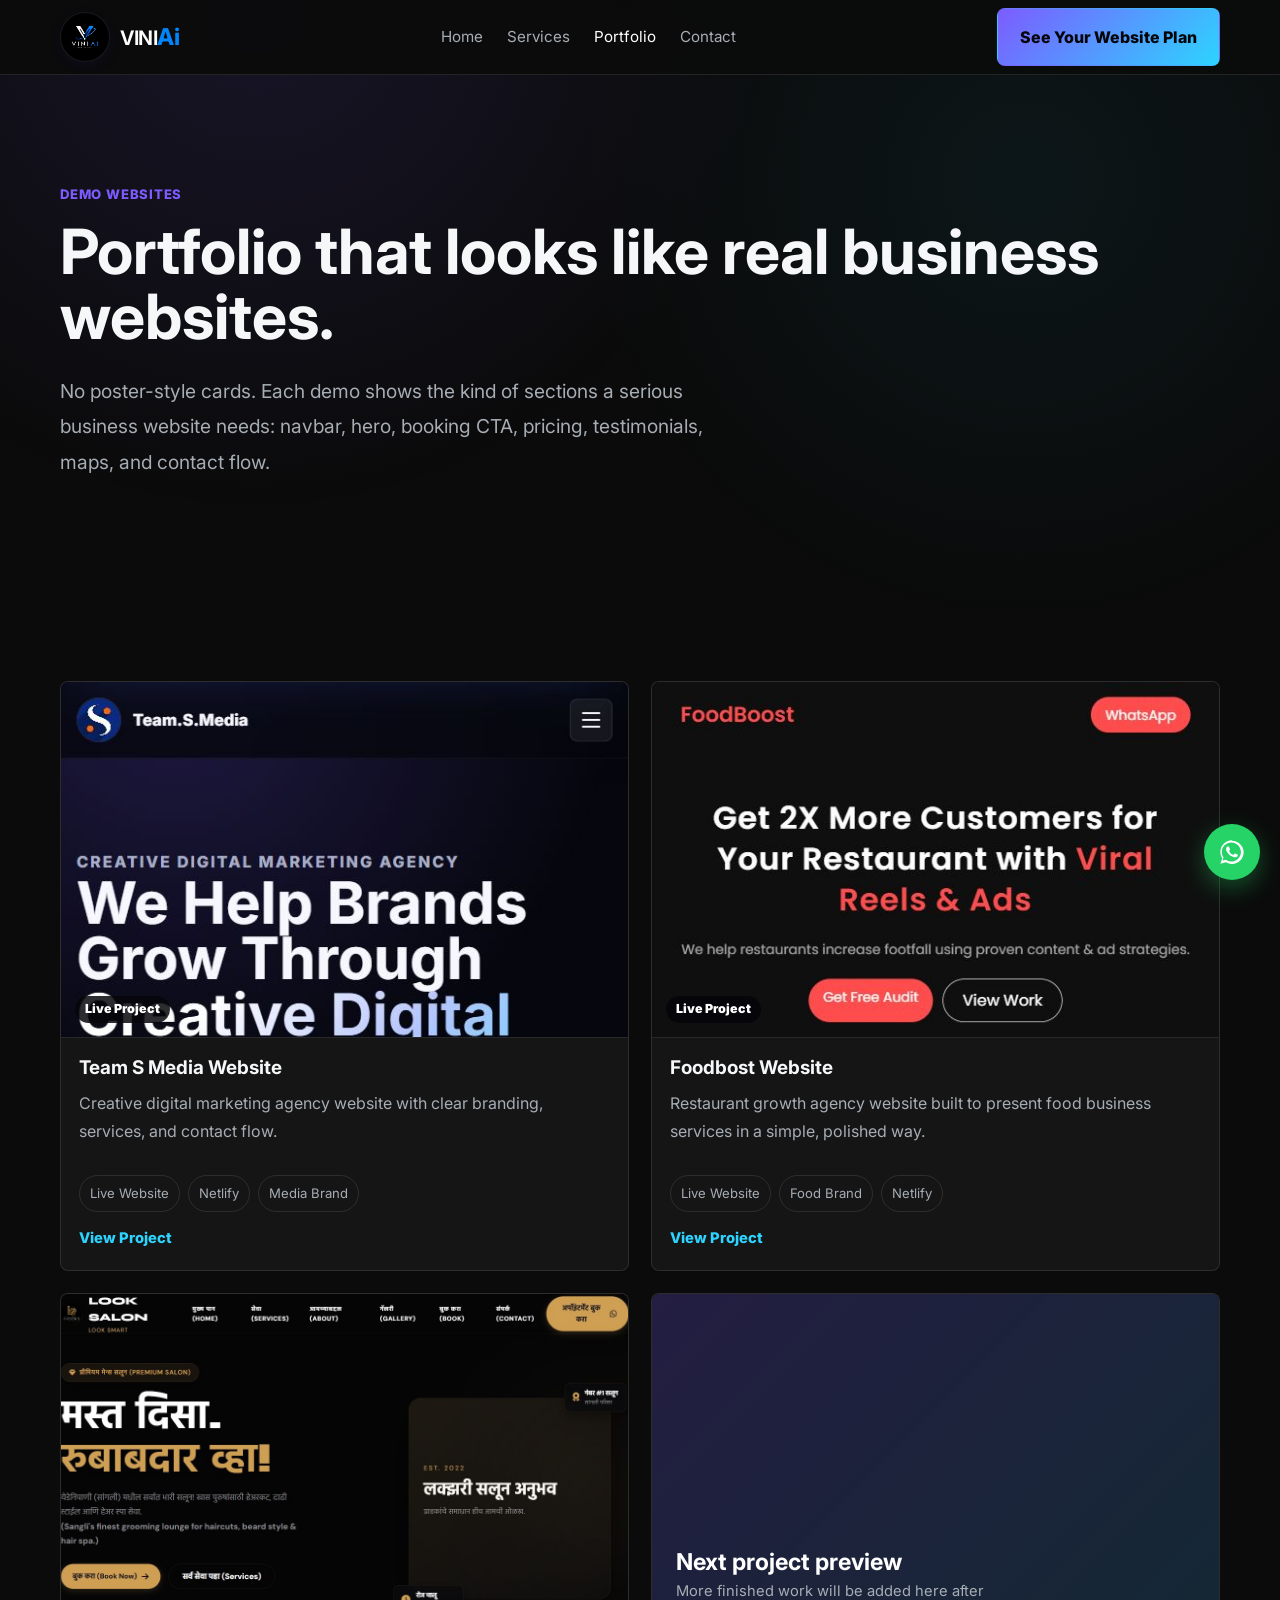
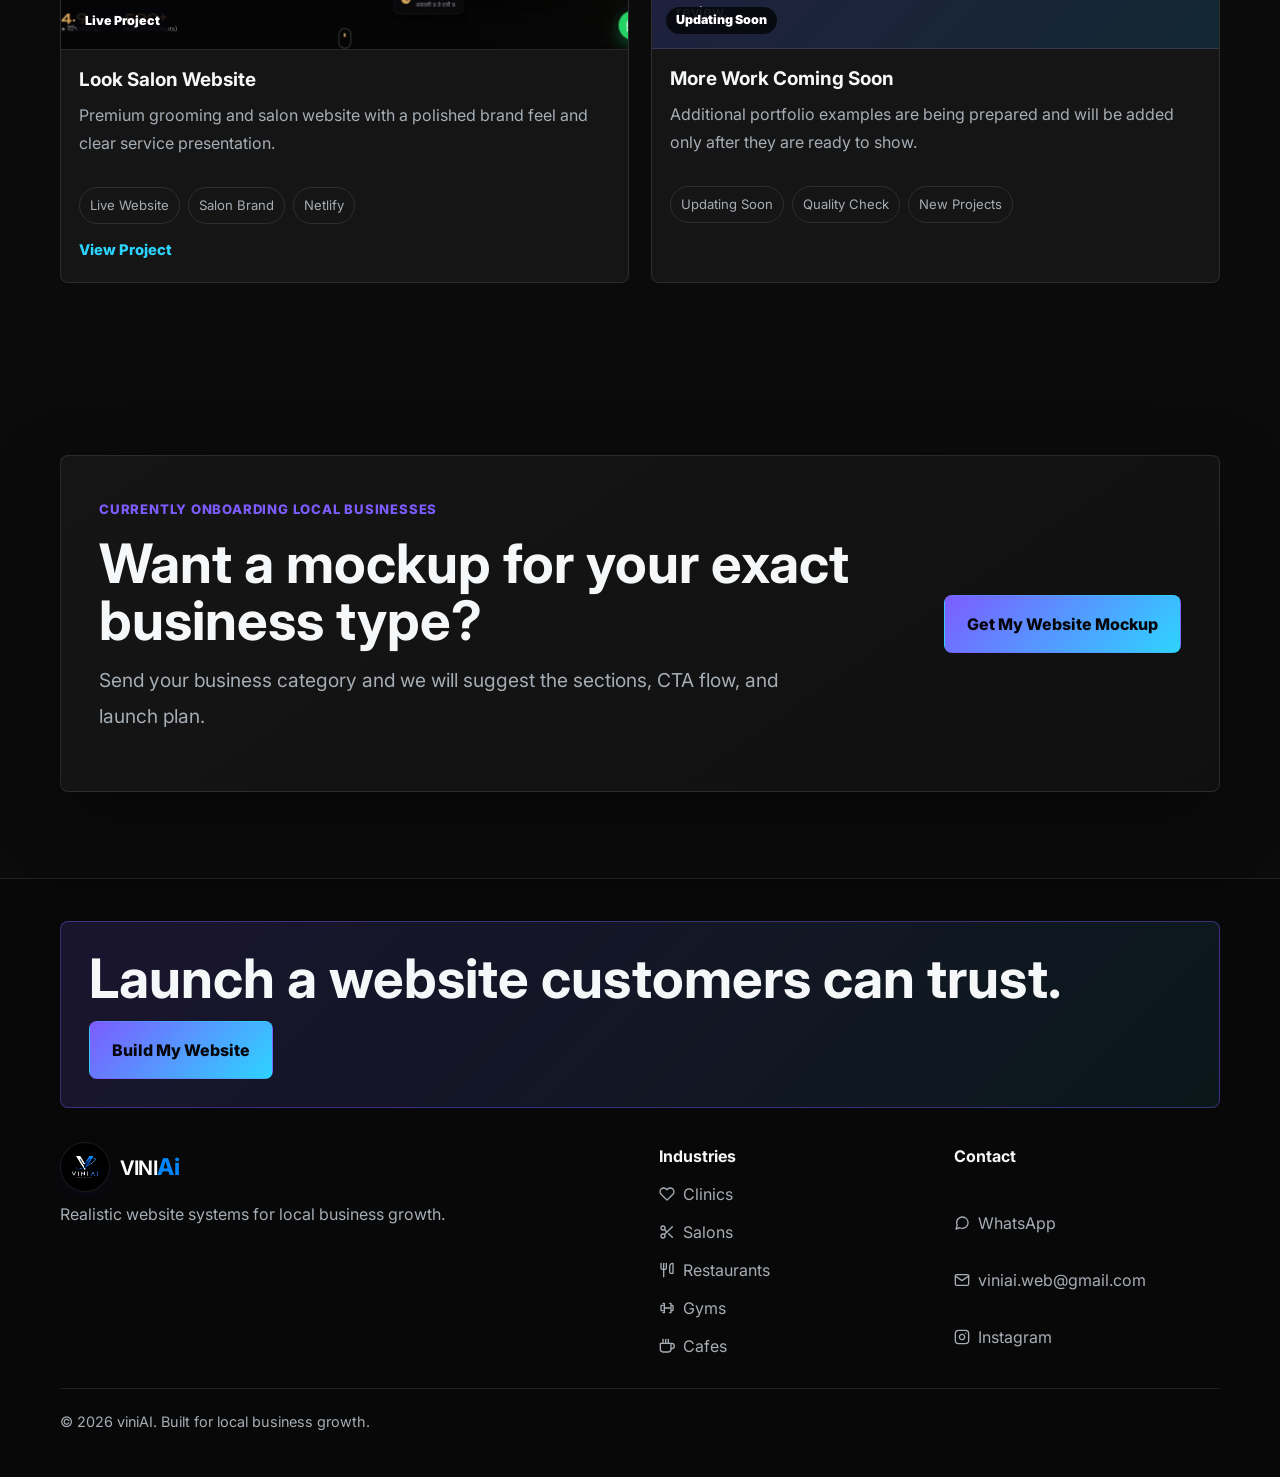
==== portfolio.html @ 255e25aa "Initial commit" ====
<!DOCTYPE html>
<html lang="en">

<head>
  <meta charset="UTF-8" />
  <meta name="viewport" content="width=device-width, initial-scale=1.0" />
  <title>Portfolio | viniAI Demo Websites for Local Businesses</title>
  <meta name="description"
    content="Explore realistic demo website mockups by viniAI for clinics, salons, restaurants, gyms, cafes, and local businesses that need bookings, pricing, maps, reviews, and WhatsApp leads." />
  <link rel="preconnect" href="https://fonts.googleapis.com" />
  <link rel="preconnect" href="https://fonts.gstatic.com" crossorigin />
  <link href="https://fonts.googleapis.com/css2?family=Inter:wght@400;600;700;800;900&display=swap" rel="stylesheet" />
  <link rel="stylesheet" href="css/style.css" />
</head>

<body>
  <header class="site-header">
    <div class="container nav">
      <a class="brand" href="index.html"><img class="brand-logo" src="images/viniai-logo.jpg" alt="viniAI logo" /><span
          class="logo-text">
          VINI<span class="logo-ai">Ai</span>
        </span></a>
      <nav class="nav-links" aria-label="Main navigation">
        <a href="index.html">Home</a><a href="services.html">Services</a><a class="active"
          href="portfolio.html">Portfolio</a><a href="contact.html">Contact</a>
      </nav>
      <div class="nav-actions"><a class="btn" data-whatsapp
          data-message="Hi viniAI, I want a demo website plan for my business." href="#">See Your Website Plan</a></div>
      <button class="menu-toggle" data-menu-toggle aria-label="Open menu" aria-expanded="false"><span></span></button>
    </div>
    <div class="container mobile-menu" data-mobile-menu>
      <a href="index.html">Home</a><a href="services.html">Services</a><a href="portfolio.html">Portfolio</a><a
        href="contact.html">Contact</a>
      <a class="btn" data-whatsapp data-message="Hi viniAI, I want a demo website plan for my business." href="#">See
        Your Website Plan</a>
    </div>
  </header>

  <main>
    <section class="page-hero">
      <div class="container">
        <p class="eyebrow">Demo websites</p>
        <h1 class="page-title">Portfolio that looks like real business websites.</h1>
        <p class="lead">No poster-style cards. Each demo shows the kind of sections a serious business website needs:
          navbar, hero, booking CTA, pricing, testimonials, maps, and contact flow.</p>
      </div>
    </section>

    <section>
      <div class="container grid portfolio-grid">
        <article class="portfolio-card reveal">
          <a class="project-thumb" href="https://team-s-media.netlify.app" target="_blank" rel="noopener noreferrer"
            aria-label="View Team S Media live project">
            <img src="images/team-s-media-thumbnail.png" alt="Team S Media website thumbnail" />
            <span>Live Project</span>
          </a>
          <div>
            <h3>Team S Media Website</h3>
            <p>Creative digital marketing agency website with clear branding, services, and contact flow.</p>
            <div class="tag-list"><span>Live Website</span><span>Netlify</span><span>Media Brand</span></div>
            <a class="portfolio-link" href="https://team-s-media.netlify.app" target="_blank"
              rel="noopener noreferrer">View Project</a>
          </div>
        </article>

        <article class="portfolio-card reveal">
          <a class="project-thumb" href="https://foodbost.netlify.app" target="_blank" rel="noopener noreferrer"
            aria-label="View Foodbost live project">
            <img src="images/foodbost-thumbnail.png" alt="Foodbost website thumbnail" />
            <span>Live Project</span>
          </a>
          <div>
            <h3>Foodbost Website</h3>
            <p>Restaurant growth agency website built to present food business services in a simple, polished way.</p>
            <div class="tag-list"><span>Live Website</span><span>Food Brand</span><span>Netlify</span></div>
            <a class="portfolio-link" href="https://foodbost.netlify.app" target="_blank" rel="noopener noreferrer">View
              Project</a>
          </div>
        </article>

        <article class="portfolio-card reveal">
          <a class="project-thumb" href="https://looksalon-04.netlify.app" target="_blank" rel="noopener noreferrer"
            aria-label="View Look Salon live project">
            <img src="images/looksalon-thumbnail.png" alt="Look Salon website thumbnail" />
            <span>Live Project</span>
          </a>
          <div>
            <h3>Look Salon Website</h3>
            <p>Premium grooming and salon website with a polished brand feel and clear service presentation.</p>
            <div class="tag-list"><span>Live Website</span><span>Salon Brand</span><span>Netlify</span></div>
            <a class="portfolio-link" href="https://looksalon-04.netlify.app" target="_blank"
              rel="noopener noreferrer">View Project</a>
          </div>
        </article>

        <article class="portfolio-card reveal">
          <div class="project-thumb project-thumb-placeholder">
            <span>Updating Soon</span>
            <div>
              <strong>Next project preview</strong>
              <small>More finished work will be added here after review.</small>
            </div>
          </div>
          <div>
            <h3>More Work Coming Soon</h3>
            <p>Additional portfolio examples are being prepared and will be added only after they are ready to show.</p>
            <div class="tag-list"><span>Updating Soon</span><span>Quality Check</span><span>New Projects</span></div>
          </div>
        </article>
      </div>
    </section>

    <section>
      <div class="container cta-band reveal">
        <div>
          <p class="eyebrow">Currently onboarding local businesses</p>
          <h2>Want a mockup for your exact business type?</h2>
          <p class="lead">Send your business category and we will suggest the sections, CTA flow, and launch plan.</p>
        </div>
        <a class="btn" data-whatsapp data-message="Hi viniAI, I want a realistic website mockup for my business."
          href="#">Get My Website Mockup</a>
      </div>
    </section>
  </main>

  <footer class="site-footer">
    <div class="container footer-cta">
      <h2>Launch a website customers can trust.</h2>
      <a class="btn" data-whatsapp data-message="Hi viniAI, I want to build a trustworthy website for my business."
        href="#">Build My Website</a>
    </div>
    <div class="container footer-grid">
      <div><a class="brand" href="index.html">
          <img class="brand-logo" src="images/viniai-logo.jpg" alt="viniAI logo" />
          <span class="logo-text">
            VINI<span class="logo-ai">Ai</span>
          </span>
        </a>
        <p>Realistic website systems for local business growth.</p>
      </div>
      <div class="footer-links"><strong>Industries</strong><a href="#">Clinics</a><a href="#">Salons</a><a
          href="#">Restaurants</a><a href="#">Gyms</a><a href="#">Cafes</a></div>
      <div class="footer-links"><strong>Contact</strong><a data-whatsapp
          data-message="Hi viniAI, I want a website like your demos." href="#">WhatsApp</a><a
          href="mailto:viniai.web@gmail.com">viniai.web@gmail.com</a><a data-instagram href="#">Instagram</a></div>
    </div>
    <div class="container footer-bottom">&copy; 2026 viniAI. Built for local business growth.</div>
  </footer>

  <a class="btn sticky-whatsapp" data-whatsapp data-message="Hi viniAI, I want a realistic website mockup." href="#">Get
    My Mockup</a>
  <script src="js/main.js"></script>
</body>

</html>
---- css/style.css ----
:root {
  --bg: #0b0b0b;
  --panel: #151515;
  --panel-soft: #1c1c1c;
  --text: #f5f7f8;
  --muted: #a6adb4;
  --line: rgba(255, 255, 255, 0.1);
  --accent: #7c5cff;
  --accent-2: #2dd4ff;
  --accent-dark: #5d44d9;
  --white: #ffffff;
  --shadow: 0 24px 70px rgba(0, 0, 0, 0.42);
  --radius: 8px;
  --max: 1160px;
}

* {
  box-sizing: border-box;
}

html {
  scroll-behavior: smooth;
}

body {
  margin: 0;
  background: var(--bg);
  color: var(--text);
  font-family: "Inter", Arial, sans-serif;
  font-size: 16px;
  line-height: 1.75;
  min-height: 100vh;
  position: relative;
}

body::before {
  content: "";
  position: fixed;
  inset: 0;
  z-index: -1;
  background: 
    radial-gradient(circle at 20% 0%, rgba(124, 92, 255, 0.12), transparent 32rem),
    radial-gradient(circle at 80% 20%, rgba(45, 212, 255, 0.06), transparent 28rem);
  pointer-events: none;
  transform: translate3d(0, 0, 0);
  will-change: transform;
}

img {
  display: block;
  max-width: 100%;
}

a {
  color: inherit;
  text-decoration: none;
}

button,
input,
textarea,
select {
  font: inherit;
}

.container {
  width: min(100% - 32px, var(--max));
  margin: 0 auto;
}

.site-header {
  position: sticky;
  top: 0;
  z-index: 20;
  border-bottom: 1px solid var(--line);
  background: rgba(11, 11, 11, 0.92);
  backdrop-filter: blur(10px);
  -webkit-backdrop-filter: blur(10px);
  transform: translate3d(0, 0, 0);
}

.nav {
  min-height: 74px;
  display: flex;
  align-items: center;
  justify-content: space-between;
  gap: 20px;
}

.brand {
  display: inline-flex;
  align-items: center;
  gap: 10px;
  font-weight: 800;
  letter-spacing: 0;
}

.brand-logo {
  width: 50px;
  height: 50px;
  border-radius: 50%;
  object-fit: contain;
  background: #000000;
  padding: 4px;
  border: 1px solid var(--line);
  box-shadow: 0 4px 12px rgba(36, 15, 110, 0.15);
}

/* .brand span {
  font-size: 1.1rem;
} */
 .logo-text {
  font-size: 1.25rem;
  font-weight: 650;
  color: #ffffff;
  letter-spacing: -0.5px;
}

.logo-ai {
  color: #0185fb;
  text-shadow: 0 0 0px rgb(30 144 255 / 0%), 0 0 0px rgb(30 144 255 / 0%);
  font-size: 1.45rem;
  font-weight: 750;
}

.nav-links {
  display: none;
  align-items: center;
  gap: 24px;
  color: var(--muted);
  font-size: 0.95rem;
}

.nav-links a:hover,
.nav-links a.active {
  color: var(--white);
}

.nav-actions {
  display: none;
}

.menu-toggle {
  width: 44px;
  height: 44px;
  display: inline-grid;
  place-items: center;
  border: 1px solid var(--line);
  border-radius: var(--radius);
  color: var(--white);
  background: var(--panel);
  cursor: pointer;
}

.menu-toggle span,
.menu-toggle::before,
.menu-toggle::after {
  content: "";
  width: 18px;
  height: 2px;
  display: block;
  background: currentColor;
  transition: transform 180ms ease, opacity 180ms ease;
}

.menu-toggle span {
  margin: 4px 0;
}

.menu-toggle.is-open span {
  opacity: 0;
}

.menu-toggle.is-open::before {
  transform: translateY(6px) rotate(45deg);
}

.menu-toggle.is-open::after {
  transform: translateY(-6px) rotate(-45deg);
}

.mobile-menu {
  display: none;
  border-top: 1px solid var(--line);
  padding: 14px 0 20px;
}

.mobile-menu.is-open {
  display: block;
}

.mobile-menu a {
  display: block;
  padding: 12px 0;
  color: var(--muted);
}

.mobile-menu .btn {
  margin-top: 10px;
  width: 100%;
}

.hero,
.page-hero {
  padding: 88px 0 72px;
  overflow: hidden;
}

.hero-grid,
.split-grid {
  display: grid;
  gap: 32px;
  align-items: center;
}

.eyebrow {
  display: inline-flex;
  align-items: center;
  gap: 8px;
  margin: 0 0 14px;
  color: var(--accent);
  font-size: 0.82rem;
  font-weight: 800;
  letter-spacing: 0.06em;
  text-transform: uppercase;
}

h1,
h2,
h3,
p {
  margin-top: 0;
}

h1,
.page-title {
  margin-bottom: 24px;
  font-size: clamp(2.2rem, 5.2vw, 3.9rem);
  line-height: 1.04;
  letter-spacing: 0;
}

h2 {
  margin-bottom: 14px;
  font-size: clamp(2rem, 5vw, 3.4rem);
  line-height: 1.05;
  letter-spacing: 0;
}

h3 {
  margin-bottom: 10px;
  font-size: 1.18rem;
  line-height: 1.25;
}

.lead {
  max-width: 680px;
  color: var(--muted);
  font-size: clamp(1rem, 2.5vw, 1.2rem);
  line-height: 1.85;
}

.accent {
  color: var(--accent);
}

.hero-actions,
.section-actions {
  display: flex;
  flex-wrap: wrap;
  gap: 12px;
  margin-top: 34px;
}

.btn {
  min-height: 54px;
  display: inline-flex;
  align-items: center;
  justify-content: center;
  gap: 9px;
  padding: 14px 22px;
  border: 1px solid transparent;
  border-radius: var(--radius);
  background: linear-gradient(135deg, var(--accent), var(--accent-2));
  color: #05050a;
  font-weight: 800;
  cursor: pointer;
  transition: transform 180ms ease, border-color 180ms ease, background 180ms ease;
}

.btn:hover {
  transform: translateY(-2px);
  filter: brightness(1.08);
}

.btn.secondary {
  background: transparent;
  color: var(--white);
  border-color: var(--line);
}

.btn.secondary:hover {
  border-color: var(--accent);
  background: rgba(124, 92, 255, 0.1);
}

.hero-card,
.image-card,
.cta-band,
.contact-panel {
  border: 1px solid var(--line);
  border-radius: var(--radius);
  background: linear-gradient(145deg, var(--panel), #101010);
  box-shadow: var(--shadow);
}

.hero-card {
  padding: 14px;
}

.hero-card img,
.image-card img {
  width: 100%;
  border-radius: 6px;
}

.metric-row {
  display: grid;
  grid-template-columns: repeat(2, 1fr);
  gap: 10px;
  margin-top: 14px;
}

.hero-proof {
  display: flex;
  flex-wrap: wrap;
  gap: 10px;
  margin-top: 24px;
}

.hero-proof span {
  padding: 9px 12px;
  border: 1px solid var(--line);
  border-radius: 999px;
  color: var(--muted);
  background: rgba(255, 255, 255, 0.04);
  font-size: 0.9rem;
  font-weight: 700;
}

.stat-grid {
  display: grid;
  grid-template-columns: 1fr;
  gap: 14px;
  margin-top: 34px;
}

.stat-card {
  padding: 20px;
  border: 1px solid var(--line);
  border-radius: var(--radius);
  background: rgba(255, 255, 255, 0.04);
}

.stat-card strong {
  display: block;
  color: var(--white);
  font-size: 1.5rem;
  line-height: 1.1;
}

.stat-card span {
  color: var(--muted);
  font-size: 0.92rem;
}

.website-mockup {
  position: relative;
  padding: 14px;
  border: 1px solid var(--line);
  border-radius: var(--radius);
  background: linear-gradient(145deg, #191923, #0f0f14);
  box-shadow: var(--shadow);
}

.browser-shell {
  overflow: hidden;
  border: 1px solid rgba(255, 255, 255, 0.13);
  border-radius: 7px;
  background: #f7f8fb;
  color: #111827;
}

.browser-top {
  height: 34px;
  display: flex;
  align-items: center;
  gap: 7px;
  padding: 0 12px;
  background: #e7e9ef;
}

.browser-top span {
  width: 9px;
  height: 9px;
  border-radius: 50%;
  background: #a3aab8;
}

.mock-page {
  padding: 20px;
}

.mock-nav,
.mock-row,
.mock-cards,
.mock-testimonials,
.mock-contact {
  display: grid;
  gap: 12px;
}

.mock-nav {
  grid-template-columns: 1fr auto auto;
  align-items: center;
  margin-bottom: 22px;
}

.mock-logo,
.mock-line {
  border-radius: 6px;
  background: #d8dce7;
}

.mock-page h4 {
  margin: 0 0 8px;
  color: #101827;
  font-size: clamp(1.15rem, 2.6vw, 1.65rem);
  line-height: 1.1;
}

.mock-page p {
  margin-bottom: 12px;
  color: #5f6877;
  font-size: 0.78rem;
  line-height: 1.5;
}

.mock-brand {
  color: #101827;
  font-size: 0.88rem;
  font-weight: 900;
  line-height: 1.1;
}

.mock-kicker {
  margin-bottom: 8px;
  color: #5d44d9;
  font-size: 0.68rem;
  font-weight: 900;
  letter-spacing: 0.04em;
  text-transform: uppercase;
}

.mock-logo {
  width: 92px;
  height: 22px;
  background: linear-gradient(135deg, var(--accent), var(--accent-2));
}

.mock-pill {
  min-width: 52px;
  padding: 5px 8px;
  border-radius: 999px;
  background: #eef1f7;
  color: #596274;
  font-size: 0.62rem;
  font-weight: 800;
  text-align: center;
  white-space: nowrap;
}

.mock-button {
  width: fit-content;
  min-width: 86px;
  min-height: 30px;
  display: inline-flex;
  align-items: center;
  justify-content: center;
  padding: 7px 10px;
  border-radius: 6px;
  background: #111827;
  color: #ffffff;
  font-size: 0.64rem;
  font-weight: 900;
  line-height: 1;
  text-align: center;
  white-space: nowrap;
}

.mock-hero {
  display: grid;
  gap: 18px;
  margin-bottom: 18px;
}

.mock-title {
  width: 86%;
  height: 64px;
  border-radius: 8px;
  background: #151a2a;
}

.mock-line {
  height: 12px;
}

.mock-line.short {
  width: 62%;
}

.mock-visual {
  min-height: 150px;
  display: grid;
  align-content: end;
  gap: 4px;
  padding: 14px;
  border-radius: 8px;
  background:
    linear-gradient(135deg, rgba(124, 92, 255, 0.28), rgba(45, 212, 255, 0.24)),
    #dfe7f5;
}

.mock-visual span,
.mock-visual small,
.mock-review span,
.mock-map span,
.mock-price span {
  color: #667085;
  font-size: 0.66rem;
  font-weight: 700;
  line-height: 1.25;
}

.mock-visual strong {
  color: #101827;
  font-size: 0.98rem;
  line-height: 1.12;
}

.mock-cards {
  grid-template-columns: repeat(3, 1fr);
  margin: 18px 0;
}

.mock-price,
.mock-review,
.mock-map {
  min-height: 74px;
  padding: 10px;
  border: 1px solid #e4e7ee;
  border-radius: 7px;
  background: #ffffff;
  color: #202938;
  font-size: 0.72rem;
  font-weight: 800;
  line-height: 1.35;
  box-shadow: 0 8px 18px rgba(18, 24, 38, 0.06);
}

.mock-price strong {
  display: block;
  margin-top: 4px;
  color: #111827;
  font-size: 1.05rem;
  line-height: 1;
}

.mock-map {
  background:
    linear-gradient(135deg, rgba(45, 212, 255, 0.12), rgba(124, 92, 255, 0.1)),
    #ffffff;
}

.mock-testimonials {
  margin-top: 16px;
}

.mock-contact {
  grid-template-columns: 1fr 1fr;
}

.phone-preview {
  position: absolute;
  right: 24px;
  bottom: -28px;
  width: 34%;
  min-width: 120px;
  padding: 10px;
  border: 1px solid rgba(255, 255, 255, 0.16);
  border-radius: 22px;
  background: #06070b;
  box-shadow: 0 16px 44px rgba(0, 0, 0, 0.55);
}

.phone-screen {
  min-height: 210px;
  padding: 16px 12px;
  border-radius: 16px;
  background: #f7f8fb;
}

.phone-screen .mock-logo {
  width: 62px;
  height: 18px;
  margin-bottom: 18px;
}

.phone-screen .mock-title {
  width: 100%;
  height: 48px;
}

.phone-screen .mock-button {
  width: 100%;
  margin-top: 14px;
  background: linear-gradient(135deg, var(--accent), var(--accent-2));
}

.founder-card {
  display: grid;
  gap: 24px;
  align-items: center;
  padding: 32px;
  border: 1px solid var(--line);
  border-radius: var(--radius);
  background: var(--panel);
}

.founder-avatar {
  width: 112px;
  height: 112px;
  display: grid;
  place-items: center;
  border-radius: 50%;
  background: linear-gradient(135deg, var(--accent), var(--accent-2));
  color: #05050a;
  font-size: 2.2rem;
  font-weight: 900;
}

.footer-cta {
  margin-bottom: 34px;
  padding: 28px;
  border: 1px solid rgba(124, 92, 255, 0.38);
  border-radius: var(--radius);
  background: linear-gradient(135deg, rgba(124, 92, 255, 0.16), rgba(45, 212, 255, 0.08));
}

.metric {
  padding: 14px;
  border: 1px solid var(--line);
  border-radius: var(--radius);
  background: rgba(255, 255, 255, 0.04);
}

.metric strong {
  display: block;
  color: var(--accent);
  font-size: 1.35rem;
  line-height: 1;
}

.metric span {
  color: var(--muted);
  font-size: 0.85rem;
}

section {
  padding: 86px 0;
}

.section-head {
  max-width: 760px;
  margin-bottom: 42px;
}

.section-head.center {
  margin-left: auto;
  margin-right: auto;
  text-align: center;
}

.grid {
  display: grid;
  gap: 22px;
}

.cards-3,
.cards-2,
.portfolio-grid,
.pricing-grid {
  grid-template-columns: 1fr;
}

.card {
  min-height: 100%;
  padding: 30px;
  border: 1px solid var(--line);
  border-radius: var(--radius);
  background: var(--panel);
  transition: transform 250ms ease, border-color 250ms ease, box-shadow 250ms ease;
}

.card:hover {
  transform: translateY(-6px);
  border-color: rgba(124, 92, 255, 0.45);
  box-shadow: 0 16px 40px rgba(124, 92, 255, 0.12);
}

.card p,
.process-card p,
.portfolio-card p,
.price-card p {
  color: var(--muted);
}

.icon {
  width: 48px;
  height: 48px;
  display: grid;
  place-items: center;
  margin-bottom: 18px;
  border-radius: var(--radius);
  background: rgba(124, 92, 255, 0.14);
  color: var(--accent);
  transition: background 180ms ease, color 180ms ease;
}

.icon svg {
  width: 22px;
  height: 22px;
  fill: none;
  stroke: currentColor;
  stroke-width: 2px;
  stroke-linecap: round;
  stroke-linejoin: round;
}

.card:hover .icon {
  background: var(--accent);
  color: #0b0b0b;
}

.trust-strip {
  padding: 18px 0;
  border-top: 1px solid var(--line);
  border-bottom: 1px solid var(--line);
  background: #0f0f0f;
}

.trust-items {
  display: grid;
  gap: 10px;
}

.trust-items span {
  padding: 12px 14px;
  border: 1px solid var(--line);
  border-radius: var(--radius);
  color: var(--muted);
  background: rgba(255, 255, 255, 0.03);
  text-align: center;
  font-weight: 700;
}

.problem {
  background: #101010;
}

.problem-list {
  display: grid;
  gap: 14px;
}

.problem-item {
  padding: 24px;
  border-left: 3px solid var(--accent);
  background: var(--panel);
  border-radius: 0 var(--radius) var(--radius) 0;
}

.portfolio-card {
  overflow: hidden;
  display: flex;
  flex-direction: column;
  border: 1px solid var(--line);
  border-radius: var(--radius);
  background: var(--panel);
  transition: transform 250ms ease, border-color 250ms ease, box-shadow 250ms ease;
}

.portfolio-card:hover {
  transform: translateY(-6px);
  border-color: rgba(124, 92, 255, 0.45);
  box-shadow: 0 16px 40px rgba(124, 92, 255, 0.12);
}

.portfolio-card img {
  width: 100%;
  aspect-ratio: 1 / 1;
  object-fit: cover;
}

.project-thumb {
  position: relative;
  display: block;
  overflow: hidden;
  flex-shrink: 0;
  border-bottom: 1px solid var(--line);
  background: #101010;
}

.project-thumb img {
  aspect-ratio: 16 / 10;
  object-position: top center;
  transition: transform 240ms ease, filter 240ms ease;
}

.project-thumb span {
  position: absolute;
  left: 14px;
  bottom: 14px;
  padding: 7px 10px;
  border-radius: 999px;
  background: rgba(5, 5, 10, 0.84);
  color: var(--white);
  font-size: 0.78rem;
  font-weight: 900;
  line-height: 1;
}

.project-thumb:hover img {
  transform: scale(1.03);
  filter: brightness(1.06);
}

.project-thumb-placeholder {
  min-height: 0;
  aspect-ratio: 16 / 10;
  display: grid;
  align-content: end;
  padding: 24px;
  background:
    linear-gradient(135deg, rgba(124, 92, 255, 0.18), rgba(45, 212, 255, 0.12)),
    #101018;
}

.project-thumb-placeholder div {
  display: grid;
  gap: 6px;
}

.project-thumb-placeholder strong {
  color: var(--white);
  font-size: 1.45rem;
  line-height: 1.08;
}

.project-thumb-placeholder small {
  max-width: 320px;
  color: var(--muted);
  font-size: 0.92rem;
  line-height: 1.45;
}

.portfolio-card > div:last-child {
  flex: 1;
  display: flex;
  flex-direction: column;
  padding: 18px;
}

.portfolio-card .tag-list {
  margin-bottom: 14px;
}

.portfolio-card .portfolio-link {
  margin-top: auto;
}

.tag-list {
  display: flex;
  flex-wrap: wrap;
  gap: 8px;
  margin-top: 14px;
}

.tag-list span {
  padding: 6px 10px;
  border: 1px solid var(--line);
  border-radius: 999px;
  color: var(--muted);
  font-size: 0.82rem;
}

.portfolio-link {
  display: inline-flex;
  align-items: center;
  margin-top: 16px;
  color: var(--accent-2);
  font-size: 0.92rem;
  font-weight: 800;
}

.portfolio-link:hover {
  color: var(--white);
}

.coming-soon-preview {
  background:
    linear-gradient(135deg, rgba(17, 24, 39, 0.08), rgba(124, 92, 255, 0.18)),
    #eef3fb;
}

.process-list {
  counter-reset: steps;
  display: grid;
  gap: 14px;
}

.process-card {
  counter-increment: steps;
  padding: 30px;
  border: 1px solid var(--line);
  border-radius: var(--radius);
  background: var(--panel);
}

.process-card::before {
  content: "0" counter(steps);
  display: inline-block;
  margin-bottom: 16px;
  color: var(--accent);
  font-weight: 900;
}

.cta-band {
  padding: 38px;
  display: grid;
  gap: 20px;
  align-items: center;
}

.price-card {
  position: relative;
  padding: 32px;
  border: 1px solid var(--line);
  border-radius: var(--radius);
  background: var(--panel);
  transition: transform 250ms ease, border-color 250ms ease, box-shadow 250ms ease;
}

.price-card:hover {
  transform: translateY(-6px);
  border-color: rgba(124, 92, 255, 0.45);
  box-shadow: 0 16px 40px rgba(124, 92, 255, 0.12);
}

.price-card.featured {
  border-color: rgba(124, 92, 255, 0.58);
  background: linear-gradient(145deg, rgba(124, 92, 255, 0.14), var(--panel));
}

.price-card.featured:hover {
  border-color: rgba(124, 92, 255, 0.85);
  box-shadow: 0 18px 44px rgba(124, 92, 255, 0.2);
}

.price {
  margin: 14px 0;
  color: var(--white);
  font-size: 2rem;
  font-weight: 900;
}

.price small {
  color: var(--muted);
  font-size: 0.9rem;
  font-weight: 600;
}

.feature-list {
  padding: 0;
  margin: 18px 0 22px;
  list-style: none;
  color: var(--muted);
}

.feature-list li {
  margin-bottom: 9px;
  padding-left: 22px;
  position: relative;
}

.feature-list li::before {
  content: "";
  width: 8px;
  height: 8px;
  position: absolute;
  left: 0;
  top: 10px;
  border-radius: 50%;
  background: var(--accent);
}

.contact-grid {
  display: grid;
  gap: 24px;
}

.contact-panel {
  padding: 24px;
}

.contact-method {
  padding: 18px;
  margin-top: 14px;
  border: 1px solid var(--line);
  border-radius: var(--radius);
  background: rgba(255, 255, 255, 0.04);
}

.contact-method span {
  display: block;
  color: var(--muted);
  font-size: 0.92rem;
}

.form {
  display: grid;
  gap: 14px;
}

.field label {
  display: block;
  margin-bottom: 7px;
  color: var(--muted);
  font-size: 0.9rem;
  font-weight: 700;
}

.field input,
.field select,
.field textarea {
  width: 100%;
  min-height: 48px;
  padding: 12px 13px;
  border: 1px solid var(--line);
  border-radius: var(--radius);
  outline: none;
  background: #0f0f0f;
  color: var(--white);
}

.field textarea {
  min-height: 120px;
  resize: vertical;
}

.field input:focus,
.field select:focus,
.field textarea:focus {
  border-color: var(--accent);
}

.site-footer {
  padding: 42px 0 88px;
  border-top: 1px solid var(--line);
  background: #080808;
}

.footer-grid {
  display: grid;
  gap: 28px;
}

.footer-links {
  display: grid;
  gap: 10px;
}

.footer-links a {
  display: inline-flex;
  align-items: center;
  gap: 8px;
  color: var(--muted);
  transition: color 180ms ease, transform 180ms ease;
  width: fit-content;
}

.footer-links a:hover {
  color: var(--white);
  transform: translateX(4px);
}

.footer-links a svg {
  width: 16px;
  height: 16px;
  fill: none;
  stroke: currentColor;
  stroke-width: 2px;
  stroke-linecap: round;
  stroke-linejoin: round;
  flex-shrink: 0;
}

.site-footer p {
  color: var(--muted);
}

.footer-bottom {
  margin-top: 28px;
  padding-top: 20px;
  border-top: 1px solid var(--line);
  color: var(--muted);
  font-size: 0.9rem;
}

.sticky-whatsapp {
  display: none !important;
}

.reveal {
  opacity: 0;
  transform: translateY(14px);
  transition: opacity 520ms ease, transform 520ms ease;
}

.reveal.is-visible {
  opacity: 1;
  transform: translateY(0);
}

@media (min-width: 680px) {
  .cards-2,
  .portfolio-grid,
  .pricing-grid,
  .trust-items,
  .stat-grid {
    grid-template-columns: repeat(2, 1fr);
  }

  .cta-band {
    grid-template-columns: 1fr auto;
  }

  .sticky-whatsapp {
    left: auto;
    right: 24px;
    width: auto;
  }
}

@media (min-width: 920px) {
  .nav-links,
  .nav-actions {
    display: flex;
  }

  .menu-toggle,
  .mobile-menu {
    display: none;
  }

  .hero,
  .page-hero {
    padding: 104px 0 96px;
  }

  .hero-grid,
  .split-grid,
  .contact-grid {
    grid-template-columns: 1.05fr 0.95fr;
  }

  .cards-3,
  .pricing-grid {
    grid-template-columns: repeat(3, 1fr);
  }

  .portfolio-grid {
    grid-template-columns: repeat(2, 1fr);
  }

  .trust-items {
    grid-template-columns: repeat(4, 1fr);
  }

  .stat-grid {
    grid-template-columns: repeat(3, 1fr);
  }

  .mock-hero {
    grid-template-columns: 1fr 0.86fr;
  }

  .founder-card {
    grid-template-columns: auto 1fr auto;
  }

  .footer-grid {
    grid-template-columns: 1.5fr 0.7fr 0.7fr;
  }

  .site-footer {
    padding-bottom: 42px;
  }

  .sticky-whatsapp {
    display: none;
  }
}

/* --- CUSTOM SCROLLBAR --- */
::-webkit-scrollbar {
  width: 10px;
}
::-webkit-scrollbar-track {
  background: var(--bg);
}
::-webkit-scrollbar-thumb {
  background: var(--panel-soft);
  border-radius: var(--radius);
  border: 2px solid var(--bg);
}
::-webkit-scrollbar-thumb:hover {
  background: var(--accent);
}

/* --- FLOATING WHATSAPP BUTTON --- */
.floating-whatsapp {
  position: fixed;
  right: 20px;
  bottom: 20px;
  bottom: calc(20px + env(safe-area-inset-bottom));
  z-index: 1000;
  width: 56px;
  height: 56px;
  border-radius: 50%;
  background: #25d366;
  color: #ffffff;
  display: grid;
  place-items: center;
  box-shadow: 0 8px 24px rgba(37, 211, 102, 0.35);
  transition: transform 200ms ease, box-shadow 200ms ease;
  cursor: pointer;
  transform: translate3d(0, 0, 0);
  will-change: transform;
}

.floating-whatsapp:hover {
  transform: scale(1.08) translateY(-2px) translate3d(0, 0, 0);
  box-shadow: 0 12px 30px rgba(37, 211, 102, 0.5);
  color: #ffffff;
}

.floating-whatsapp svg {
  width: 28px;
  height: 28px;
  fill: currentColor;
}

/* WhatsApp Pulse Wave Effect */
.floating-whatsapp::before {
  content: "";
  position: absolute;
  inset: -3px;
  border-radius: 50%;
  border: 2px solid #25d366;
  opacity: 0;
  animation: waPulse 2.5s linear infinite;
  pointer-events: none;
  transform: translate3d(0, 0, 0);
  will-change: transform, opacity;
}

@keyframes waPulse {
  0% {
    transform: scale(1) translate3d(0, 0, 0);
    opacity: 0.6;
  }
  100% {
    transform: scale(1.3) translate3d(0, 0, 0);
    opacity: 0;
  }
}

/* --- HIGH FIDELITY REALISTIC MOCKUP PREVIEW --- */
.mock-page {
  padding: 16px;
  font-family: "Inter", sans-serif;
  color: #1f2937;
  font-size: 8px;
}

.mock-nav {
  display: flex;
  align-items: center;
  justify-content: space-between;
  margin-bottom: 16px;
  border-bottom: 1px solid #e5e7eb;
  padding-bottom: 8px;
}

.mock-logo-text {
  font-weight: 800;
  color: var(--accent);
  font-size: 11px;
}

.mock-nav-links {
  display: flex;
  gap: 8px;
  font-weight: 600;
  color: #4b5563;
}

.mock-nav-links span {
  cursor: default;
}

.mock-nav-btn {
  background: #111827;
  color: #ffffff;
  padding: 3px 6px;
  border-radius: 4px;
  font-weight: 700;
  font-size: 7px;
}

.mock-hero {
  display: grid;
  grid-template-columns: 1.25fr 0.75fr;
  gap: 12px;
  margin-bottom: 16px;
  align-items: center;
}

.mock-hero-title {
  font-size: 14px;
  line-height: 1.1;
  margin: 0 0 6px 0;
  font-weight: 800;
  color: #111827;
}

.mock-hero-title span {
  color: var(--accent);
}

.mock-hero-desc {
  font-size: 7.5px;
  line-height: 1.3;
  margin: 0 0 8px 0;
  color: #4b5563;
}

.mock-hero-btn {
  display: inline-block;
  background: #25d366;
  color: #ffffff;
  padding: 4px 8px;
  border-radius: 4px;
  font-weight: 800;
  font-size: 7px;
}

.mock-visual {
  height: 64px;
  border-radius: 6px;
  background: linear-gradient(135deg, rgba(124, 92, 255, 0.08), rgba(45, 212, 255, 0.08));
  border: 1px solid rgba(124, 92, 255, 0.15);
  display: flex;
  flex-direction: column;
  justify-content: center;
  align-items: center;
  position: relative;
  overflow: hidden;
}

.mock-chart {
  display: flex;
  align-items: flex-end;
  gap: 4px;
  height: 28px;
  margin-bottom: 4px;
}

.mock-bar {
  width: 8px;
  background: linear-gradient(to top, var(--accent), var(--accent-2));
  border-radius: 2px 2px 0 0;
  animation: mockBarGrow 2s ease-out infinite alternate;
}

.mock-visual-badge {
  font-size: 6px;
  font-weight: 700;
  background: #d1fae5;
  color: #065f46;
  padding: 1px 4px;
  border-radius: 99px;
}

.mock-cards {
  display: grid;
  grid-template-columns: repeat(3, 1fr);
  gap: 8px;
  margin-bottom: 16px;
}

.mock-card-item {
  background: #ffffff;
  border: 1px solid #e5e7eb;
  border-radius: 6px;
  padding: 8px 6px;
  text-align: center;
  display: flex;
  flex-direction: column;
  align-items: center;
  box-shadow: 0 1px 3px rgba(0,0,0,0.05);
}

.mock-card-icon {
  width: 14px;
  height: 14px;
  stroke: var(--accent);
  stroke-width: 2px;
  fill: none;
  margin-bottom: 4px;
}

.mock-card-item h5 {
  font-size: 8px;
  margin: 0 0 2px 0;
  font-weight: 700;
  color: #111827;
}

.mock-card-item span {
  font-size: 6.5px;
  font-weight: 600;
  color: #25d366;
}

.mock-contact {
  display: grid;
  grid-template-columns: 1fr 1.2fr;
  gap: 8px;
}

.mock-map-visual {
  background: #e0f2fe;
  border: 1px solid #bae6fd;
  border-radius: 6px;
  height: 48px;
  display: flex;
  flex-direction: column;
  justify-content: center;
  align-items: center;
  font-weight: 700;
  color: #0369a1;
  font-size: 6.5px;
  position: relative;
}

.mock-map-pin {
  width: 6px;
  height: 6px;
  background: #ef4444;
  border-radius: 50%;
  margin-bottom: 4px;
  position: relative;
}

.mock-map-pin::after {
  content: "";
  position: absolute;
  inset: -3px;
  border: 1px solid #ef4444;
  border-radius: 50%;
  animation: mockPinPulse 1.5s infinite;
}

.mock-review-card {
  background: #ffffff;
  border: 1px solid #e5e7eb;
  border-radius: 6px;
  padding: 6px 8px;
  display: flex;
  flex-direction: column;
  justify-content: center;
  box-shadow: 0 1px 3px rgba(0,0,0,0.05);
}

.mock-stars {
  font-size: 6px;
  margin-bottom: 2px;
}

.mock-review-card p {
  font-size: 7px;
  margin: 0;
  font-style: italic;
  line-height: 1.2;
  color: #374151;
}

/* Phone Mockup Content */
.phone-screen {
  padding: 10px;
  font-family: "Inter", sans-serif;
  color: #1f2937;
  font-size: 7px;
  background: #f9fafb;
}

.mock-phone-header {
  display: flex;
  justify-content: space-between;
  align-items: center;
  border-bottom: 1px solid #e5e7eb;
  padding-bottom: 4px;
  margin-bottom: 12px;
}

.mock-phone-header span:first-child {
  font-weight: 800;
  color: var(--accent);
  font-size: 9px;
}

.mock-phone-menu {
  font-size: 8px;
  color: #4b5563;
}

.mock-phone-content {
  text-align: center;
  display: flex;
  flex-direction: column;
  align-items: center;
}

.mock-phone-content h4 {
  font-size: 11px;
  font-weight: 800;
  line-height: 1.15;
  margin: 0 0 6px 0;
  color: #111827;
}

.mock-phone-content p {
  font-size: 6.5px;
  color: #4b5563;
  margin: 0 0 10px 0;
  line-height: 1.3;
}

.mock-phone-btn {
  background: #25d366;
  color: #ffffff;
  padding: 4px 10px;
  border-radius: 4px;
  font-weight: 800;
  font-size: 6.5px;
  box-shadow: 0 2px 4px rgba(37, 211, 102, 0.2);
}

@keyframes mockBarGrow {
  to {
    transform: scaleY(0.7);
  }
}

@keyframes mockPinPulse {
  0% { transform: scale(0.8); opacity: 1; }
  100% { transform: scale(1.8); opacity: 0; }
}
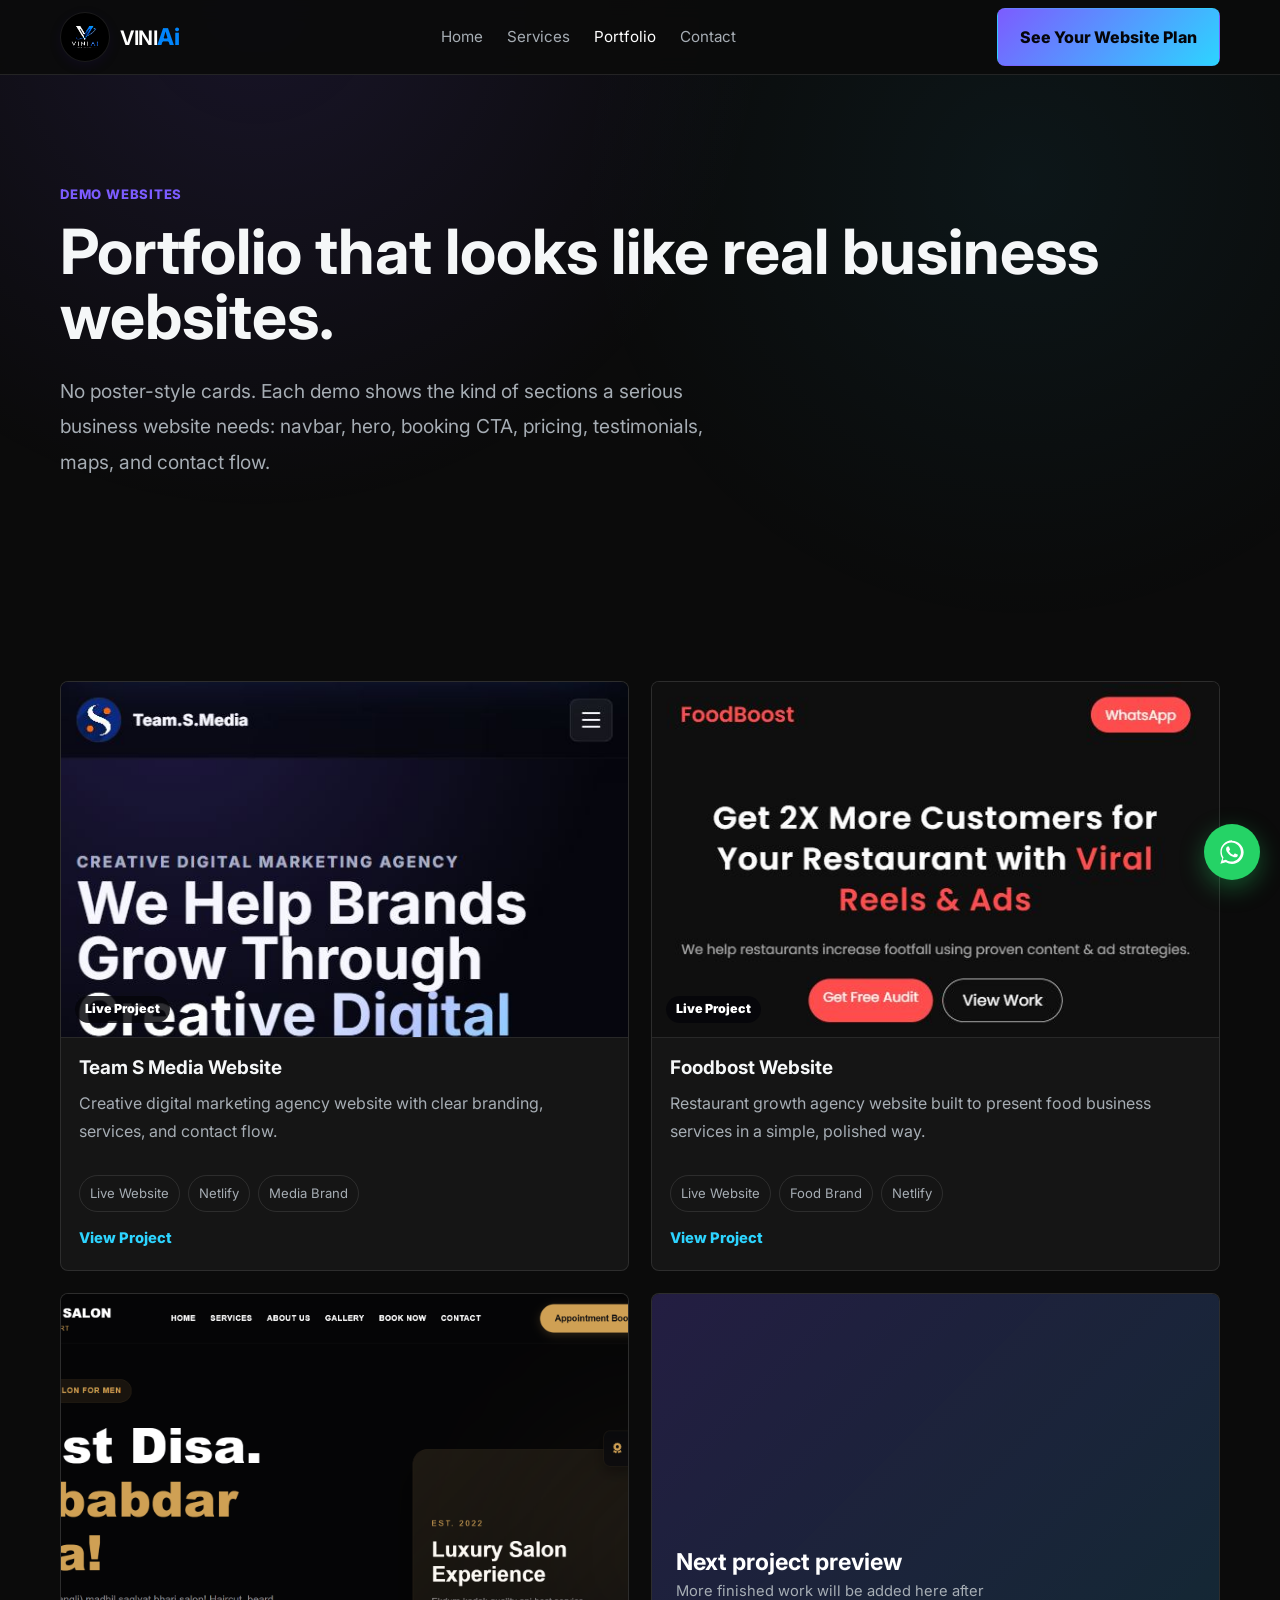
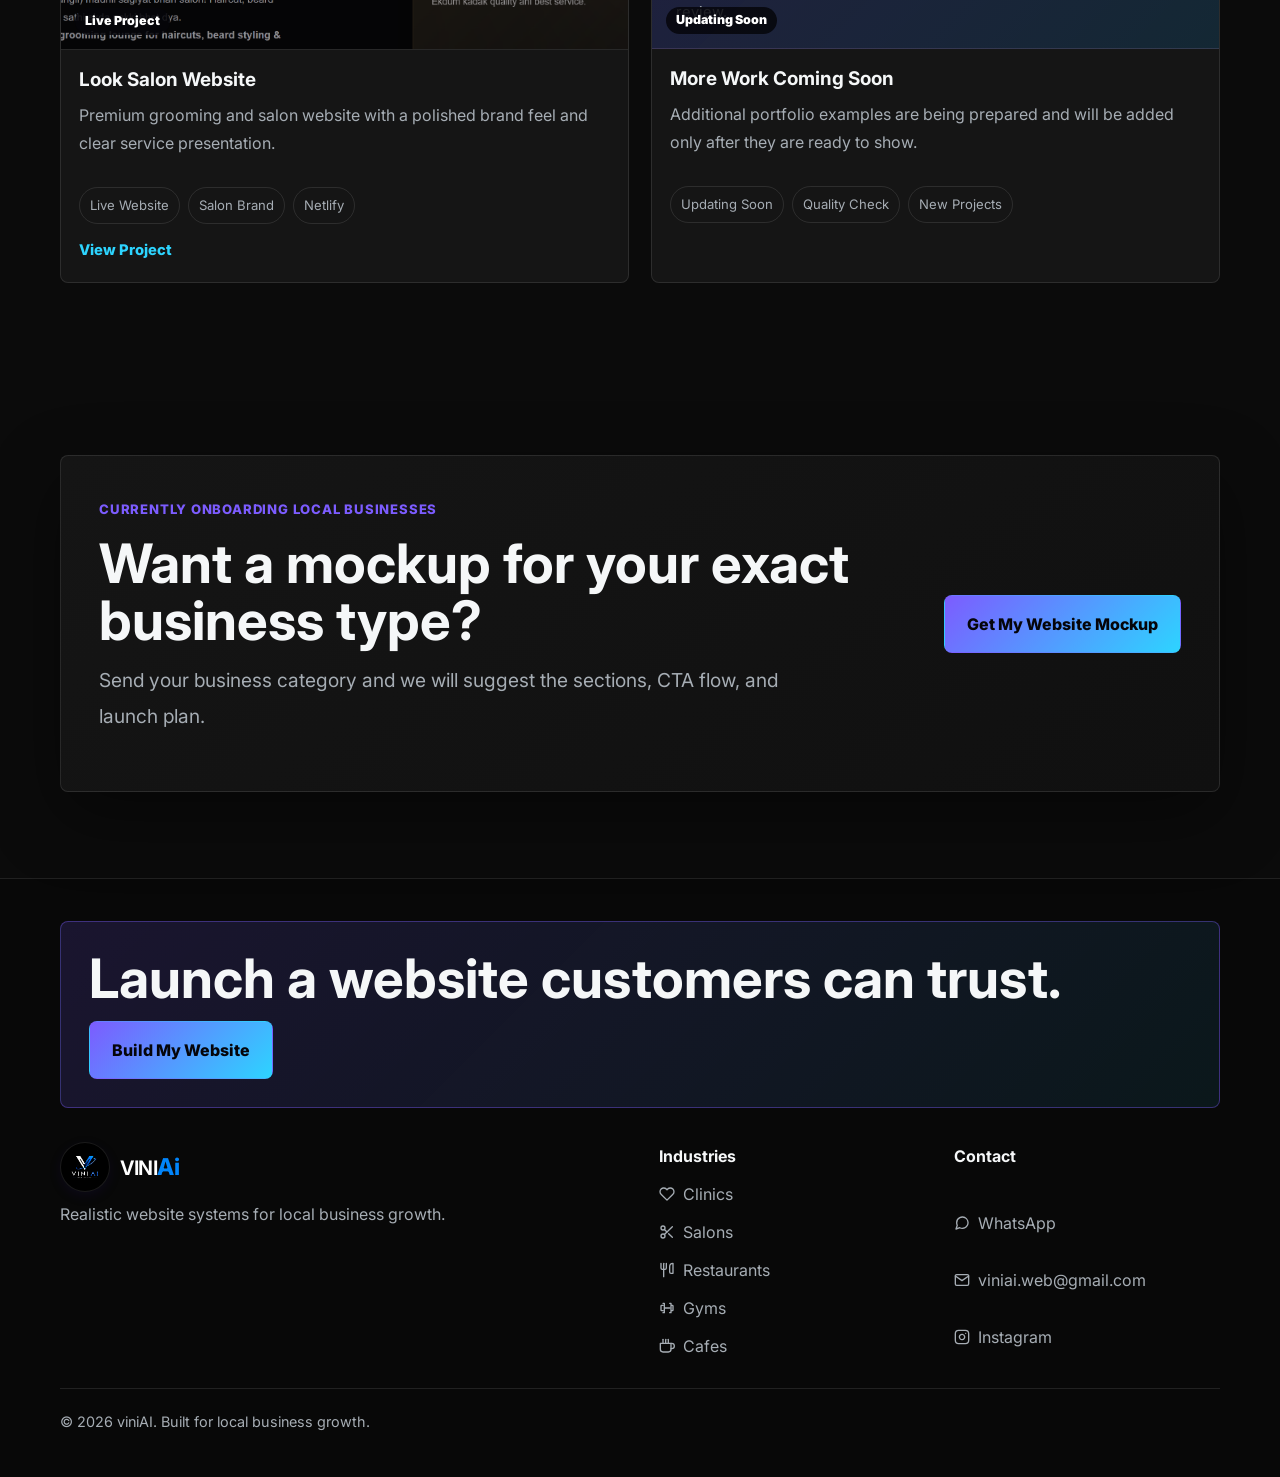
==== commit b5792456: "Add files via upload" ====
--- a/portfolio.html
+++ b/portfolio.html
@@ -25,13 +25,13 @@
           href="portfolio.html">Portfolio</a><a href="contact.html">Contact</a>
       </nav>
       <div class="nav-actions"><a class="btn" data-whatsapp
-          data-message="Hi viniAI, I want a demo website plan for my business." href="#">See Your Website Plan</a></div>
+          data-message="Hi viniAI, I want a demo website plan for my business." href="contact.html">See Your Website Plan</a></div>
       <button class="menu-toggle" data-menu-toggle aria-label="Open menu" aria-expanded="false"><span></span></button>
     </div>
     <div class="container mobile-menu" data-mobile-menu>
       <a href="index.html">Home</a><a href="services.html">Services</a><a href="portfolio.html">Portfolio</a><a
         href="contact.html">Contact</a>
-      <a class="btn" data-whatsapp data-message="Hi viniAI, I want a demo website plan for my business." href="#">See
+      <a class="btn" data-whatsapp data-message="Hi viniAI, I want a demo website plan for my business." href="contact.html">See
         Your Website Plan</a>
     </div>
   </header>
@@ -49,7 +49,7 @@
     <section>
       <div class="container grid portfolio-grid">
         <article class="portfolio-card reveal">
-          <a class="project-thumb" href="https://team-s-media.netlify.app" target="_blank" rel="noopener noreferrer"
+          <a class="project-thumb" href="https://team-s-media.vercel.app" target="_blank" rel="noopener noreferrer"
             aria-label="View Team S Media live project">
             <img src="images/team-s-media-thumbnail.png" alt="Team S Media website thumbnail" />
             <span>Live Project</span>
@@ -58,7 +58,7 @@
             <h3>Team S Media Website</h3>
             <p>Creative digital marketing agency website with clear branding, services, and contact flow.</p>
             <div class="tag-list"><span>Live Website</span><span>Netlify</span><span>Media Brand</span></div>
-            <a class="portfolio-link" href="https://team-s-media.netlify.app" target="_blank"
+            <a class="portfolio-link" href="https://team-s-media.vercel.app" target="_blank"
               rel="noopener noreferrer">View Project</a>
           </div>
         </article>
@@ -79,7 +79,7 @@
         </article>
 
         <article class="portfolio-card reveal">
-          <a class="project-thumb" href="https://looksalon-04.netlify.app" target="_blank" rel="noopener noreferrer"
+          <a class="project-thumb" href="https://look-salon-psi.vercel.app" target="_blank" rel="noopener noreferrer"
             aria-label="View Look Salon live project">
             <img src="images/looksalon-thumbnail.png" alt="Look Salon website thumbnail" />
             <span>Live Project</span>
@@ -88,7 +88,7 @@
             <h3>Look Salon Website</h3>
             <p>Premium grooming and salon website with a polished brand feel and clear service presentation.</p>
             <div class="tag-list"><span>Live Website</span><span>Salon Brand</span><span>Netlify</span></div>
-            <a class="portfolio-link" href="https://looksalon-04.netlify.app" target="_blank"
+            <a class="portfolio-link" href="https://look-salon-psi.vercel.app" target="_blank"
               rel="noopener noreferrer">View Project</a>
           </div>
         </article>
@@ -118,7 +118,7 @@
           <p class="lead">Send your business category and we will suggest the sections, CTA flow, and launch plan.</p>
         </div>
         <a class="btn" data-whatsapp data-message="Hi viniAI, I want a realistic website mockup for my business."
-          href="#">Get My Website Mockup</a>
+          href="https://wa.me/917620115788?text=Hi%20viniAI%2C%20I%20want%20a%20realistic%20website%20mockup%20for%20my%20business.">Get My Website Mockup</a>
       </div>
     </section>
   </main>
@@ -127,7 +127,7 @@
     <div class="container footer-cta">
       <h2>Launch a website customers can trust.</h2>
       <a class="btn" data-whatsapp data-message="Hi viniAI, I want to build a trustworthy website for my business."
-        href="#">Build My Website</a>
+        href="contact.html">Build My Website</a>
     </div>
     <div class="container footer-grid">
       <div><a class="brand" href="index.html">
@@ -141,13 +141,13 @@
       <div class="footer-links"><strong>Industries</strong><a href="#">Clinics</a><a href="#">Salons</a><a
           href="#">Restaurants</a><a href="#">Gyms</a><a href="#">Cafes</a></div>
       <div class="footer-links"><strong>Contact</strong><a data-whatsapp
-          data-message="Hi viniAI, I want a website like your demos." href="#">WhatsApp</a><a
-          href="mailto:viniai.web@gmail.com">viniai.web@gmail.com</a><a data-instagram href="#">Instagram</a></div>
+          data-message="Hi viniAI, I want a website like your demos." href="https://wa.me/917620115788?text=Hi%20viniAI%2C%20I%20want%20a%20website%20like%20your%20demos.">WhatsApp</a><a
+          href="mailto:viniai.web@gmail.com">viniai.web@gmail.com</a><a data-instagram href="https://www.instagram.com/viniai.web?igsh=MTFhZ29mbGgxMHR5bA==">Instagram</a></div>
     </div>
     <div class="container footer-bottom">&copy; 2026 viniAI. Built for local business growth.</div>
   </footer>
 
-  <a class="btn sticky-whatsapp" data-whatsapp data-message="Hi viniAI, I want a realistic website mockup." href="#">Get
+  <a class="btn sticky-whatsapp" data-whatsapp data-message="Hi viniAI, I want a realistic website mockup." href="https://wa.me/917620115788?text=Hi%20viniAI%2C%20I%20want%20a%20realistic%20website%20mockup.">Get
     My Mockup</a>
   <script src="js/main.js"></script>
 </body>
